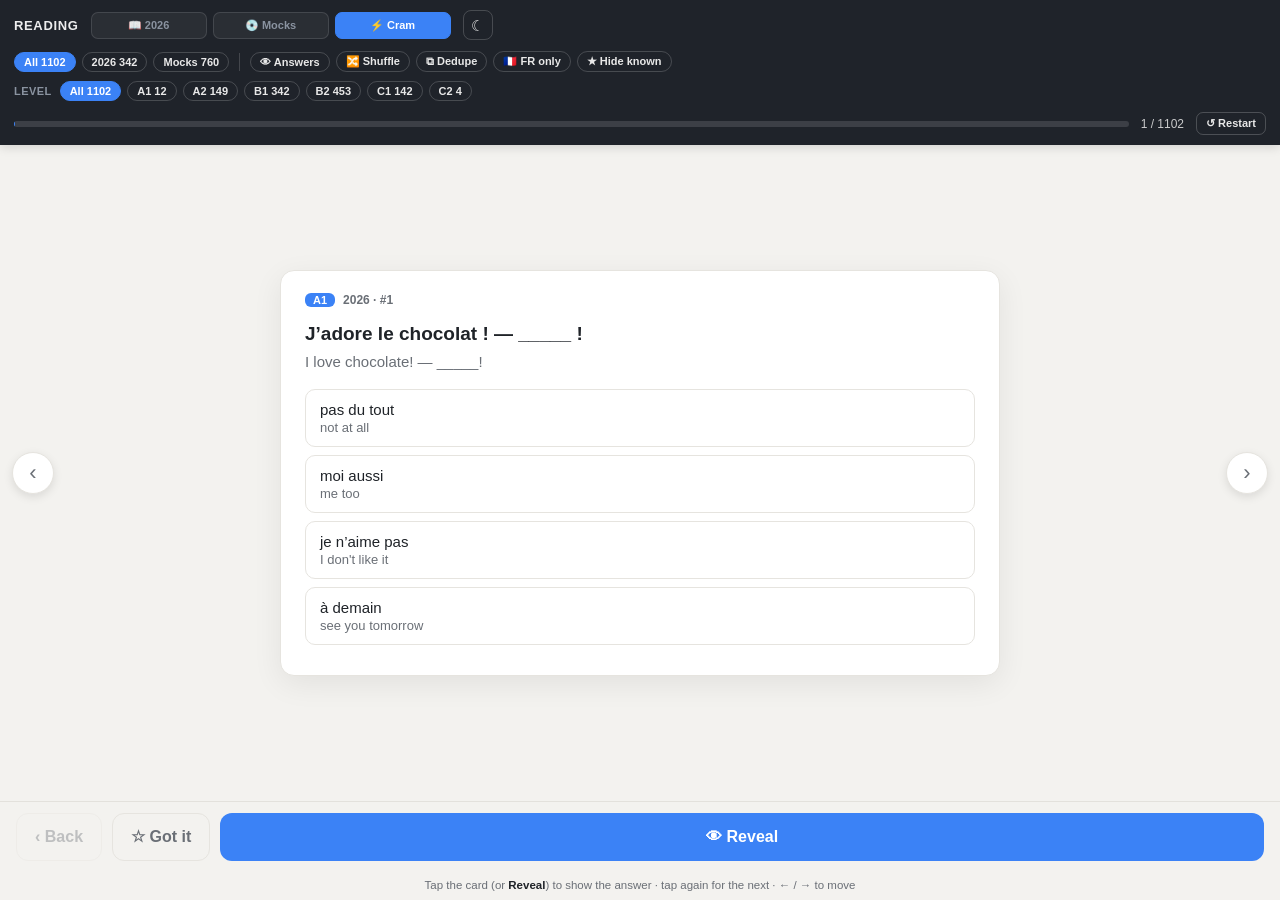
==== cram.html @ 56319163 "Add ⚡ Cram recognition-drill mode New full-screen Cram tab (cram.html + cram.js) for fast question/a" ====
<!DOCTYPE html>
<html lang="en">
<head>
<meta charset="utf-8">
<meta name="viewport" content="width=device-width, initial-scale=1, viewport-fit=cover">
<title>TEF Reading — ⚡ Cram (recognition drill)</title>
<meta name="robots" content="noindex, nofollow">
<meta name="googlebot" content="noindex, nofollow">
<script>/* apply saved theme before paint */
  (function(){var t=localStorage.getItem('theme'); if(t) document.documentElement.setAttribute('data-theme', t);})();
</script>
<link rel="stylesheet" href="style.css?v=4">
<link rel="manifest" href="manifest.webmanifest">
<meta name="theme-color" content="#1f232a">
<link rel="apple-touch-icon" href="icons/icon-192.png">
<meta name="apple-mobile-web-app-capable" content="yes">
<meta name="mobile-web-app-capable" content="yes">
<meta name="apple-mobile-web-app-status-bar-style" content="black-translucent">
<meta name="apple-mobile-web-app-title" content="Cram">
</head>
<body class="cram-body">
<div id="cram">
  <header class="cram-bar">
    <div class="cram-bar-top">
      <h1>Reading</h1>
      <div class="modenav">
        <a class="modetab" href="index.html">📖 2026</a>
        <a class="modetab" href="exams.html">💿 Mocks</a>
        <a class="modetab active" href="cram.html">⚡ Cram</a>
      </div>
      <button id="theme-toggle" class="theme-toggle" title="Toggle dark mode" aria-label="Toggle dark mode">☾</button>
    </div>
    <div class="cram-controls" id="controls">
      <div class="cram-scope" id="scope"></div>
      <span class="cram-sep"></span>
      <button class="chip toggle" id="t-reveal" title="Show the correct answer immediately (skip the reveal tap)">👁 Answers</button>
      <button class="chip toggle" id="t-shuffle" title="Random order — reshuffles each pass">🔀 Shuffle</button>
      <button class="chip toggle" id="t-dedupe" title="Skip questions that repeat across the 2026 course and the mock exams (keep the 2026 copy)">⧉ Dedupe</button>
      <button class="chip toggle" id="t-fr" title="Hide the English translations">🇫🇷 FR only</button>
      <button class="chip toggle" id="t-hidknown" title="Skip cards you've marked ‘Got it’">★ Hide known</button>
    </div>
    <div class="cram-cefr" id="cefr"></div>
    <div class="cram-status">
      <div class="cram-progress"><div class="cram-progress-fill" id="progress-fill"></div></div>
      <div class="cram-stat" id="stat"></div>
      <button class="cram-reset" id="reset" title="Start this set from the beginning">↺ Restart</button>
    </div>
  </header>

  <main class="cram-stage" id="stage">
    <button class="cram-arrow prev" id="prev" title="Previous (←)" aria-label="Previous">‹</button>
    <div class="cram-card-wrap" id="card-wrap"><!-- card injected here --></div>
    <button class="cram-arrow next" id="next-arrow" title="Next (→)" aria-label="Next">›</button>
  </main>

  <footer class="cram-actions">
    <button class="cram-act back" id="back" title="Previous card (←)">‹ Back</button>
    <button class="cram-act star" id="star" title="Mark as known — hide it later with ‘★ Hide known’ (K)">★ Got it</button>
    <button class="cram-act primary" id="primary">Reveal</button>
  </footer>

  <div class="cram-hint" id="hint">Tap the card (or <b>Reveal</b>) to show the answer · tap again for the next · ← / → to move</div>
</div>

<script src="data.js?v=2"></script>
<script src="dupes.js?v=2"></script>
<script src="cram.js?v=1"></script>
<script>
  if ('serviceWorker' in navigator) {
    window.addEventListener('load', function () {
      navigator.serviceWorker.register('sw.js').catch(function () {});
    });
  }
</script>
</body>
</html>
---- style.css ----
/* ---- theme tokens (from the binarybreeze reader, extended) ---- */
:root{
  --bg:#f3f2ef; --reader:#f3f2ef; --seghead:#eceae5; --segborder:#e7e5e0;
  --ink:#1f2328; --muted:#6a6f76; --headborder:#e3e1dc; --seghover:#faf9f6;
  --side:#1f232a; --sideink:#e8e8e8; --sidemuted:#8a93a0; --search:#12151a;
  --bar:#1f232a; --barink:#e8e8e8; --accent:#3b82f6; --grouplabel:#717b89;
  --card:#ffffff; --cardbd:#e6e4df; --correct-bg:#e7f8ee; --correct-bd:#54b888; --correct-fg:#178a55;
  --consigne-bg:#fffdf5; --consigne-bd:#e7dcae; --consigne-fg:#9a7b2e;
  color-scheme:light;
}
@media (prefers-color-scheme: dark){
  :root:not([data-theme]){
    --bg:#16181c; --reader:#16181c; --seghead:#1c2025; --segborder:#2a2e35;
    --ink:#e7e9ec; --muted:#9aa1aa; --headborder:#2a2e35; --seghover:#1c1f24;
    --side:#0f1113; --sideink:#e8e8e8; --sidemuted:#8a93a0; --search:#0a0c0e;
    --bar:#0f1113; --barink:#e8e8e8; --accent:#3b82f6; --grouplabel:#6b7480;
    --card:#1b1e23; --cardbd:#2a2e35; --correct-bg:#16321f; --correct-bd:#2f6b45; --correct-fg:#6fd99a;
    --consigne-bg:#26210f; --consigne-bd:#4a3f17; --consigne-fg:#e0c46a;
    color-scheme:dark;
  }
}
:root[data-theme="dark"]{
  --bg:#16181c; --reader:#16181c; --seghead:#1c2025; --segborder:#2a2e35;
  --ink:#e7e9ec; --muted:#9aa1aa; --headborder:#2a2e35; --seghover:#1c1f24;
  --side:#0f1113; --sideink:#e8e8e8; --sidemuted:#8a93a0; --search:#0a0c0e;
  --bar:#0f1113; --barink:#e8e8e8; --accent:#3b82f6; --grouplabel:#6b7480;
  --card:#1b1e23; --cardbd:#2a2e35; --correct-bg:#16321f; --correct-bd:#2f6b45; --correct-fg:#6fd99a;
  --consigne-bg:#26210f; --consigne-bd:#4a3f17; --consigne-fg:#e0c46a;
  color-scheme:dark;
}

*{box-sizing:border-box}
html,body{margin:0;height:100%}
body{font-family:-apple-system,BlinkMacSystemFont,"Segoe UI",Roboto,Helvetica,Arial,sans-serif;
  color:var(--ink);background:var(--bg);display:flex;flex-direction:column;height:100vh}
[hidden]{display:none !important}
#app{flex:1;display:flex;overflow:hidden;min-height:0}

/* sidebar */
#sidebar{width:330px;flex:0 0 330px;background:var(--side);color:var(--sideink);display:flex;flex-direction:column}
.side-head{padding:16px 14px 10px;border-bottom:1px solid rgba(255,255,255,.08)}
.side-top{display:flex;align-items:center;justify-content:space-between;gap:8px;margin-bottom:10px}
.side-head h1{font-size:13px;letter-spacing:.05em;text-transform:uppercase;margin:0;color:#fff;opacity:.92}
.theme-toggle{background:transparent;border:1px solid rgba(255,255,255,.18);color:var(--sideink);
  width:30px;height:30px;border-radius:8px;cursor:pointer;font-size:15px;line-height:1;
  display:flex;align-items:center;justify-content:center;padding:0;flex:0 0 auto}
.theme-toggle:hover{background:rgba(255,255,255,.08)}
.modenav{display:flex;gap:6px;margin-bottom:10px}
.modetab{flex:1;text-align:center;font-size:11px;font-weight:600;text-decoration:none;color:var(--sidemuted);
  background:rgba(255,255,255,.05);border:1px solid rgba(255,255,255,.12);border-radius:7px;padding:6px 4px;
  white-space:nowrap;overflow:hidden;text-overflow:ellipsis}
.modetab.active{background:var(--accent);border-color:var(--accent);color:#fff}
.modetab:hover:not(.active){background:rgba(255,255,255,.1)}
#search{width:100%;padding:9px 11px;border-radius:8px;border:1px solid rgba(255,255,255,.12);background:var(--search);color:#fff;font-size:13px;outline:none}
#search::placeholder{color:var(--sidemuted)}
.filters{display:flex;flex-wrap:wrap;gap:5px;margin-top:9px}
.chip{font-size:11px;font-weight:600;padding:3px 9px;border-radius:20px;cursor:pointer;border:1px solid rgba(255,255,255,.18);
  color:var(--sideink);background:transparent;user-select:none}
.chip.on{background:var(--accent);border-color:var(--accent);color:#fff}
.count{font-size:11px;color:var(--sidemuted);margin-top:9px}
#list{overflow-y:auto;flex:1;padding:6px}
.group-label{font-size:10px;text-transform:uppercase;letter-spacing:.08em;color:var(--grouplabel);padding:12px 12px 4px;display:flex;justify-content:space-between}
.item{padding:9px 11px;border-radius:8px;cursor:pointer;margin-bottom:2px;display:flex;gap:9px;align-items:flex-start}
.item:hover{background:rgba(255,255,255,.06)}
.item.active{background:var(--accent);color:#fff}
.item .rank{font-size:11px;color:var(--sidemuted);min-width:30px;text-align:right;padding-top:1px;font-variant-numeric:tabular-nums}
.item.active .rank{color:rgba(255,255,255,.85)}
.item .meta{min-width:0;flex:1}
.item .t{font-size:13px;font-weight:600;line-height:1.35;display:-webkit-box;-webkit-line-clamp:2;-webkit-box-orient:vertical;overflow:hidden}
.item .d{font-size:11px;opacity:.62;margin-top:2px;display:flex;gap:7px;align-items:center}
.badge{font-size:10px;font-weight:700;padding:1px 6px;border-radius:5px;background:rgba(255,255,255,.12);color:#fff;letter-spacing:.03em}
.item.active .badge{background:rgba(255,255,255,.22)}

/* reader */
#reader{flex:1;overflow-y:auto;background:var(--reader)}
.empty{height:100%;display:flex;align-items:center;justify-content:center;color:var(--muted);font-size:15px;padding:0 24px;text-align:center}
.entry-head{padding:20px 28px 12px;border-bottom:1px solid var(--headborder);background:var(--reader)}
.entry-titlebar{display:flex;align-items:baseline;gap:12px;flex-wrap:wrap}
.entry-head h2{margin:0;font-size:20px;color:var(--ink);line-height:1.3}
.entry-meta{font-size:12px;color:var(--muted);margin-top:7px;display:flex;flex-wrap:wrap;gap:6px 12px;align-items:center}
.entry-meta .b{display:inline-flex;align-items:center;gap:5px}
.cefr-pill{font-weight:700;color:#fff;background:var(--accent);border-radius:6px;padding:1px 8px;font-size:12px}
.entry-note{font-size:12px;color:var(--muted);margin-top:8px;font-style:italic}
.back-btn{display:none;background:transparent;border:0;color:var(--accent);font-size:14px;font-weight:600;padding:0 0 10px;cursor:pointer}

.seg-head{display:grid;grid-template-columns:1fr 1fr;gap:24px;padding:8px 28px;position:sticky;top:0;
  background:var(--seghead);font-size:11px;text-transform:uppercase;letter-spacing:.08em;color:var(--muted);
  border-bottom:1px solid var(--segborder);z-index:2}
#segs{padding:0 28px}
.seg{display:grid;grid-template-columns:1fr 1fr;gap:24px;padding:14px 0;border-bottom:1px solid var(--segborder)}
.seg:hover{background:var(--seghover)}
.seg-fr,.seg-en{font-size:16px;line-height:1.7}
.seg-fr{font-weight:450;color:var(--ink)}
.seg-en{color:var(--muted)}

/* drag-to-highlight (French only) */
[data-hlkey]{cursor:text}
[data-hlkey]::selection{background:rgba(59,130,246,.32)}
[data-hlkey] ::selection{background:rgba(59,130,246,.32)}
mark.hl{background:#fde68a;color:#1f2328;border-radius:3px;padding:0 1px;
  box-shadow:inset 0 -2px 0 #f59e0b;cursor:pointer}
mark.hl:hover{background:#fca5a5;box-shadow:inset 0 -2px 0 #ef4444}
.hl-hint{font-size:10px;font-weight:400;text-transform:none;letter-spacing:0;color:var(--muted);opacity:.8}
.hl-bar{display:flex;flex-wrap:wrap;align-items:center;gap:8px;margin-top:10px}
.hl-count{font-size:12px;color:var(--muted);font-variant-numeric:tabular-nums}
.hl-spacer{flex:1}
.hl-btn{font-size:11px;font-weight:600;color:var(--ink);background:transparent;
  border:1px solid var(--cardbd);border-radius:6px;padding:3px 8px;cursor:pointer}
.hl-btn:hover:not(:disabled){border-color:var(--accent);color:var(--accent)}
.hl-btn:disabled{opacity:.4;cursor:default}
/* on touch devices: tap a word to highlight — suppress the native selection/callout */
@media (pointer:coarse){
  [data-hlkey]{-webkit-user-select:none;user-select:none;-webkit-touch-callout:none;cursor:pointer}
}

/* exam-mode passage divider */
.pass-sub{display:flex;align-items:center;gap:10px;margin:24px 0 2px;padding-top:14px;border-top:2px solid var(--segborder)}
.pass-sub:first-child{border-top:0;padding-top:0;margin-top:4px}
.pass-q{font-size:11px;font-weight:700;color:var(--accent);text-transform:uppercase;letter-spacing:.04em;flex:none}
.pass-cefr{font-size:10px;font-weight:700;color:#fff;background:var(--grouplabel);border-radius:5px;padding:1px 6px;flex:none}
.pass-snip{font-size:11px;color:var(--muted);font-style:italic;overflow:hidden;text-overflow:ellipsis;white-space:nowrap;flex:1;min-width:0}

/* questions */
#questions{padding:18px 28px 36px}
.q-section-label{font-size:11px;text-transform:uppercase;letter-spacing:.08em;color:var(--muted);margin:6px 0 10px;font-weight:700}
.qcard{background:var(--card);border:1px solid var(--cardbd);border-radius:10px;padding:14px 16px;margin:12px 0}
.qcard .qref{font-size:11px;color:var(--muted);float:right}
.dupe-badge{display:inline-flex;align-items:center;gap:4px;font-size:11px;font-weight:700;
  color:#7c3aed;background:rgba(124,58,237,.12);border:1px solid rgba(124,58,237,.38);
  border-radius:6px;padding:2px 9px;text-decoration:none;margin:0 0 9px;cursor:pointer}
.dupe-badge:hover{background:rgba(124,58,237,.22);border-color:rgba(124,58,237,.6)}
:root[data-theme="dark"] .dupe-badge{color:#c4b5fd;background:rgba(167,139,250,.16);border-color:rgba(167,139,250,.4)}
@media (prefers-color-scheme: dark){:root:not([data-theme]) .dupe-badge{color:#c4b5fd;background:rgba(167,139,250,.16);border-color:rgba(167,139,250,.4)}}
.q-instr{display:grid;grid-template-columns:1fr 1fr;gap:24px;font-size:15px;font-weight:600;line-height:1.5}
.q-instr .en{color:var(--muted);font-weight:500}
.consigne{display:grid;grid-template-columns:1fr 1fr;gap:24px;background:var(--consigne-bg);border:1px solid var(--consigne-bd);
  border-radius:7px;padding:7px 11px;margin:9px 0;font-size:13px}
.consigne .lbl{grid-column:1/-1;font-size:10px;text-transform:uppercase;letter-spacing:.05em;color:var(--consigne-fg);font-weight:700}
.consigne .en{color:var(--muted)}
.qimg{max-width:100%;height:auto;border:1px solid var(--cardbd);border-radius:6px;margin:8px 0}
ul.opts{list-style:none;padding:0;margin:10px 0 0}
ul.opts li{display:grid;grid-template-columns:1fr 1fr;gap:24px;padding:8px 11px;border:1px solid var(--cardbd);border-radius:7px;margin:5px 0;font-size:14px}
ul.opts li .en{color:var(--muted)}
ul.opts li.correct{background:var(--correct-bg);border-color:var(--correct-bd)}
ul.opts li.correct .fr{font-weight:600;color:var(--correct-fg)}
ul.opts li.correct .fr::after{content:" ✓";color:var(--correct-fg)}

/* answer explanation (the source rationale — shown with the answer; hidden while drilling until reveal) */
.explain{margin-top:11px;padding:9px 13px;background:var(--consigne-bg);border:1px solid var(--consigne-bd);border-radius:7px}
.explain .lbl{display:block;font-size:10px;text-transform:uppercase;letter-spacing:.05em;color:var(--consigne-fg);font-weight:700;margin-bottom:3px}
.explain .seg{grid-template-columns:1fr 1fr;gap:24px;padding:6px 0;border-bottom:1px dotted var(--segborder);font-size:13px;line-height:1.55}
.explain .seg:last-child{border-bottom:0}
.explain .seg-fr{font-weight:450;color:var(--ink)}
.explain .seg-en{color:var(--muted)}

/* (audio player bar removed — reading has no audio) */

@media(max-width:900px){
  .seg-head,.seg,.q-instr,.consigne,ul.opts li{grid-template-columns:1fr;gap:5px}
  .seg-en,.q-instr .en,ul.opts li .en{padding-top:5px;border-top:1px dashed var(--segborder);color:var(--muted)}
  ul.opts li .en{border-top:0;padding-top:2px}
  #sidebar{width:44%;min-width:160px;flex-basis:44%}
  .entry-head,.seg-head,#segs,#questions{padding-left:16px;padding-right:16px}
}
@media(max-width:680px){
  #app{display:block}
  #sidebar{width:100%;flex:none;height:100%}
  #reader{display:none}
  body.detail #sidebar{display:none}
  body.detail #reader{display:block;height:100%}
  .back-btn{display:inline-block}
  .entry-head{position:sticky;top:0;z-index:3}
  .seg-head{display:none}
}

/* ====================== drill mode ====================== */
:root{--wrong-bg:#fdeaea;--wrong-bd:#e7a3a3;--wrong-fg:#c0392b}
:root[data-theme="dark"]{--wrong-bg:#3a1d1d;--wrong-bd:#7a3b3b;--wrong-fg:#f0a0a0}
@media (prefers-color-scheme: dark){:root:not([data-theme]){--wrong-bg:#3a1d1d;--wrong-bd:#7a3b3b;--wrong-fg:#f0a0a0}}

.drill-toggle{margin-left:auto;flex:0 0 auto;background:transparent;border:1px solid var(--cardbd);
  color:var(--ink);font-size:12px;font-weight:600;border-radius:7px;padding:4px 11px;cursor:pointer;white-space:nowrap}
.drill-toggle:hover{border-color:var(--accent);color:var(--accent)}
.drill-toggle.on{background:var(--accent);border-color:var(--accent);color:#fff}
.drill-bar{display:none;margin:10px 0 4px}
.drill-reveal{background:transparent;border:1px dashed var(--cardbd);color:var(--muted);
  font-size:12px;font-weight:600;border-radius:7px;padding:5px 12px;cursor:pointer}
.drill-reveal:hover{border-color:var(--accent);color:var(--accent)}

/* hide content while drilling, until answered/revealed */
body.drill .seg-head{display:none}
body.drill .passage:not(.revealed) .drill-bar{display:flex}
/* reading drill: keep the French document visible (you must read it to answer) but
   hide its English translation — same treatment the question stem & options get.
   The explanation's own .seg rows stay hidden via .explain below. */
body.drill .passage:not(.revealed) .seg{grid-template-columns:1fr}
body.drill .passage:not(.revealed) .seg .seg-en{display:none}
body.drill .passage:not(.revealed) .pass-snip{display:none}
body.drill .passage:not(.revealed) .explain{display:none}
body.drill .qcard:not(.answered) .q-instr,
body.drill .qcard:not(.answered) .consigne,
body.drill .qcard:not(.answered) ul.opts li{grid-template-columns:1fr}
body.drill .qcard:not(.answered) .q-instr .en,
body.drill .qcard:not(.answered) .consigne .en,
body.drill .qcard:not(.answered) ul.opts li .en{display:none}
/* neutralize the correct-answer styling until the question is answered */
body.drill .qcard:not(.answered) ul.opts li.correct{background:var(--card);border-color:var(--cardbd)}
body.drill .qcard:not(.answered) ul.opts li.correct .fr{font-weight:450;color:var(--ink)}
body.drill .qcard:not(.answered) ul.opts li.correct .fr::after{content:""}
/* clickable options while unanswered */
body.drill .qcard:not(.answered) ul.opts li{cursor:pointer;transition:border-color .12s,background .12s}
body.drill .qcard:not(.answered) ul.opts li:hover{border-color:var(--accent);background:var(--seghover)}
/* after answering: outline the user's pick, mark a wrong pick red */
body.drill .qcard.answered ul.opts li{cursor:default}
body.drill .qcard.answered ul.opts li.chosen{outline:2px solid var(--accent);outline-offset:-2px}
body.drill .qcard.answered ul.opts li.wrong{background:var(--wrong-bg);border-color:var(--wrong-bd)}
body.drill .qcard.answered ul.opts li.wrong .fr{color:var(--wrong-fg)}
body.drill .qcard.answered ul.opts li.wrong .fr::after{content:" ✗";color:var(--wrong-fg)}
/* deep-link flash: briefly highlight a passage opened via a #go= cross-link */
.passage.flash{animation:flashbg 1.6s ease-out}
@keyframes flashbg{0%{background:var(--seghover)}100%{background:transparent}}

/* ====================== ⚡ Cram mode (cram.html) ====================== */
.cram-body{display:flex;flex-direction:column;height:100vh;overflow:hidden}
#cram{display:flex;flex-direction:column;height:100%;min-height:0}

/* dark top bar (reuses .modenav/.modetab/.chip from the sidebar) */
.cram-bar{background:var(--side);color:var(--sideink);padding:10px 14px;flex:0 0 auto;box-shadow:0 2px 10px rgba(0,0,0,.14);z-index:3}
.cram-bar-top{display:flex;align-items:center;gap:12px}
.cram-bar-top h1{font-size:13px;letter-spacing:.05em;text-transform:uppercase;margin:0;color:#fff;opacity:.92;flex:0 0 auto}
.cram-bar-top .modenav{flex:1;max-width:360px;margin:0}
.cram-controls{display:flex;flex-wrap:wrap;gap:6px;align-items:center;margin-top:11px}
.cram-controls .chip{white-space:nowrap}
.cram-sep{width:1px;height:18px;background:rgba(255,255,255,.16);margin:0 4px}
.cram-scope{display:flex;gap:6px}
.cram-cefr{display:flex;flex-wrap:wrap;gap:6px;align-items:center;margin-top:9px}
.cram-row-lbl{font-size:11px;font-weight:700;text-transform:uppercase;letter-spacing:.04em;color:var(--sidemuted);margin-right:2px}
.cram-status{display:flex;align-items:center;gap:12px;margin-top:11px}
.cram-progress{flex:1;height:6px;border-radius:4px;background:rgba(255,255,255,.13);overflow:hidden}
.cram-progress-fill{height:100%;background:var(--accent);width:0;transition:width .22s ease}
.cram-stat{font-size:12px;color:var(--sideink);opacity:.85;font-variant-numeric:tabular-nums;white-space:nowrap}
.cram-reset{background:transparent;border:1px solid rgba(255,255,255,.2);color:var(--sideink);font-size:11px;font-weight:600;border-radius:7px;padding:4px 9px;cursor:pointer;white-space:nowrap;flex:0 0 auto}
.cram-reset:hover{background:rgba(255,255,255,.1)}

/* stage + card */
.cram-stage{flex:1;min-height:0;position:relative;overflow-y:auto;background:var(--reader);
  display:flex;justify-content:center;align-items:flex-start;padding:22px 16px}
.cram-card-wrap{width:100%;max-width:720px;margin:auto 0;display:flex;flex-direction:column}
.cram-card{background:var(--card);border:1px solid var(--cardbd);border-radius:14px;padding:22px 24px;
  box-shadow:0 8px 30px rgba(0,0,0,.07);cursor:pointer}
.cr-meta{display:flex;flex-wrap:wrap;gap:8px;align-items:center;font-size:12px;color:var(--muted);margin-bottom:13px}
.cr-cefr{font-weight:700;color:#fff;background:var(--accent);border-radius:6px;padding:1px 8px;font-size:11px}
.cr-src{font-weight:600}
.cr-dupe{color:#7c3aed;background:rgba(124,58,237,.12);border:1px solid rgba(124,58,237,.34);border-radius:6px;padding:1px 7px;font-weight:700;font-size:11px}
:root[data-theme="dark"] .cr-dupe{color:#c4b5fd;background:rgba(167,139,250,.16);border-color:rgba(167,139,250,.4)}
@media (prefers-color-scheme: dark){:root:not([data-theme]) .cr-dupe{color:#c4b5fd;background:rgba(167,139,250,.16);border-color:rgba(167,139,250,.4)}}
.cr-known{color:var(--correct-fg);font-weight:700;font-size:11px}
.cr-stem{font-size:19px;font-weight:650;line-height:1.45;color:var(--ink)}
.cr-fr{color:var(--ink)}
.cr-en{color:var(--muted)}
.cr-stem .cr-en{font-size:15px;font-weight:500;margin-top:4px}
.cr-img{max-width:100%;height:auto;border:1px solid var(--cardbd);border-radius:8px;margin:10px 0}

/* options */
.cr-opts{list-style:none;padding:0;margin:16px 0 0}
.cr-opt{border:1px solid var(--cardbd);border-radius:10px;padding:11px 14px;margin:8px 0;font-size:15px;
  cursor:pointer;transition:border-color .12s,background .12s}
.cr-opt .cr-en{font-size:13px;margin-top:2px}
.cram-card:not(.revealed) .cr-opt:hover{border-color:var(--accent);background:var(--seghover)}
.cram-card.revealed .cr-opt{cursor:default}
.cr-opt.correct{background:var(--correct-bg);border-color:var(--correct-bd)}
.cr-opt.correct .cr-opt-fr{font-weight:700;color:var(--correct-fg)}
.cr-opt.correct .cr-opt-fr::after{content:" ✓";color:var(--correct-fg)}
.cr-opt.wrong{background:var(--wrong-bg);border-color:var(--wrong-bd)}
.cr-opt.wrong .cr-opt-fr{color:var(--wrong-fg)}
.cr-opt.wrong .cr-opt-fr::after{content:" ✗";color:var(--wrong-fg)}

/* collapsible peeks (passage / why) */
.cr-peek{margin-top:14px;border:1px dashed var(--cardbd);border-radius:10px;overflow:hidden}
.cr-peek summary{cursor:pointer;font-size:12px;font-weight:700;color:var(--muted);padding:9px 13px;
  list-style:none;user-select:none}
.cr-peek summary::-webkit-details-marker{display:none}
.cr-peek summary::before{content:"▸ ";opacity:.6}
.cr-peek[open] summary::before{content:"▾ "}
.cr-peek[open] summary{border-bottom:1px solid var(--cardbd)}
.cr-peek-body{padding:11px 13px;font-size:14px;line-height:1.6}
.cr-peek-body .cr-fr{margin-top:7px}
.cr-peek-body .cr-fr:first-child{margin-top:0}
.cr-peek-body .cr-en{margin-bottom:2px}
.cram-card:not(.revealed) .cr-why{display:none}

/* side arrows (desktop) */
.cram-arrow{position:absolute;top:50%;transform:translateY(-50%);z-index:5;width:42px;height:42px;border-radius:50%;
  border:1px solid var(--cardbd);background:var(--card);color:var(--muted);font-size:22px;line-height:1;cursor:pointer;
  display:flex;align-items:center;justify-content:center;box-shadow:0 3px 10px rgba(0,0,0,.1)}
.cram-arrow:hover{border-color:var(--accent);color:var(--accent)}
.cram-arrow.prev{left:12px}
.cram-arrow.next{right:12px}

/* bottom action bar */
.cram-actions{flex:0 0 auto;display:flex;gap:10px;padding:11px 16px;background:var(--reader);border-top:1px solid var(--headborder)}
.cram-act{border:0;border-radius:12px;font-size:16px;font-weight:700;cursor:pointer;padding:15px 18px;line-height:1}
.cram-act.primary{flex:1;background:var(--accent);color:#fff}
.cram-act.primary:hover{filter:brightness(1.06)}
.cram-act.primary:active{transform:translateY(1px)}
.cram-act.star,.cram-act.back{flex:0 0 auto;background:transparent;border:1px solid var(--cardbd);color:var(--muted)}
.cram-act.back:hover:not(:disabled){border-color:var(--accent);color:var(--accent)}
.cram-act:disabled{opacity:.38;cursor:default}
.cram-act.star.on{color:var(--correct-fg);border-color:var(--correct-bd);background:var(--correct-bg)}
.cram-hint{flex:0 0 auto;text-align:center;font-size:11.5px;color:var(--muted);padding:7px 16px calc(9px + env(safe-area-inset-bottom));background:var(--reader)}
.cram-hint b{color:var(--ink)}

/* empty / done */
.cram-empty{margin:auto;text-align:center;color:var(--muted);max-width:440px;padding:36px 20px;font-size:15px;line-height:1.6;cursor:default}
.cram-empty-big{font-size:46px;margin-bottom:10px}
.cram-empty-row{margin-top:18px;display:flex;gap:10px;justify-content:center}
.cram-empty .cram-act{padding:12px 20px}

@media(max-width:680px){
  .cram-arrow{display:none}
  .cram-bar-top h1{display:none}
  .cram-bar-top .modenav{max-width:none}
  .cram-stage{padding:14px 10px}
  .cram-card{padding:17px 16px;border-radius:12px}
  .cr-stem{font-size:18px}
  .cram-act{padding:16px 16px}
}
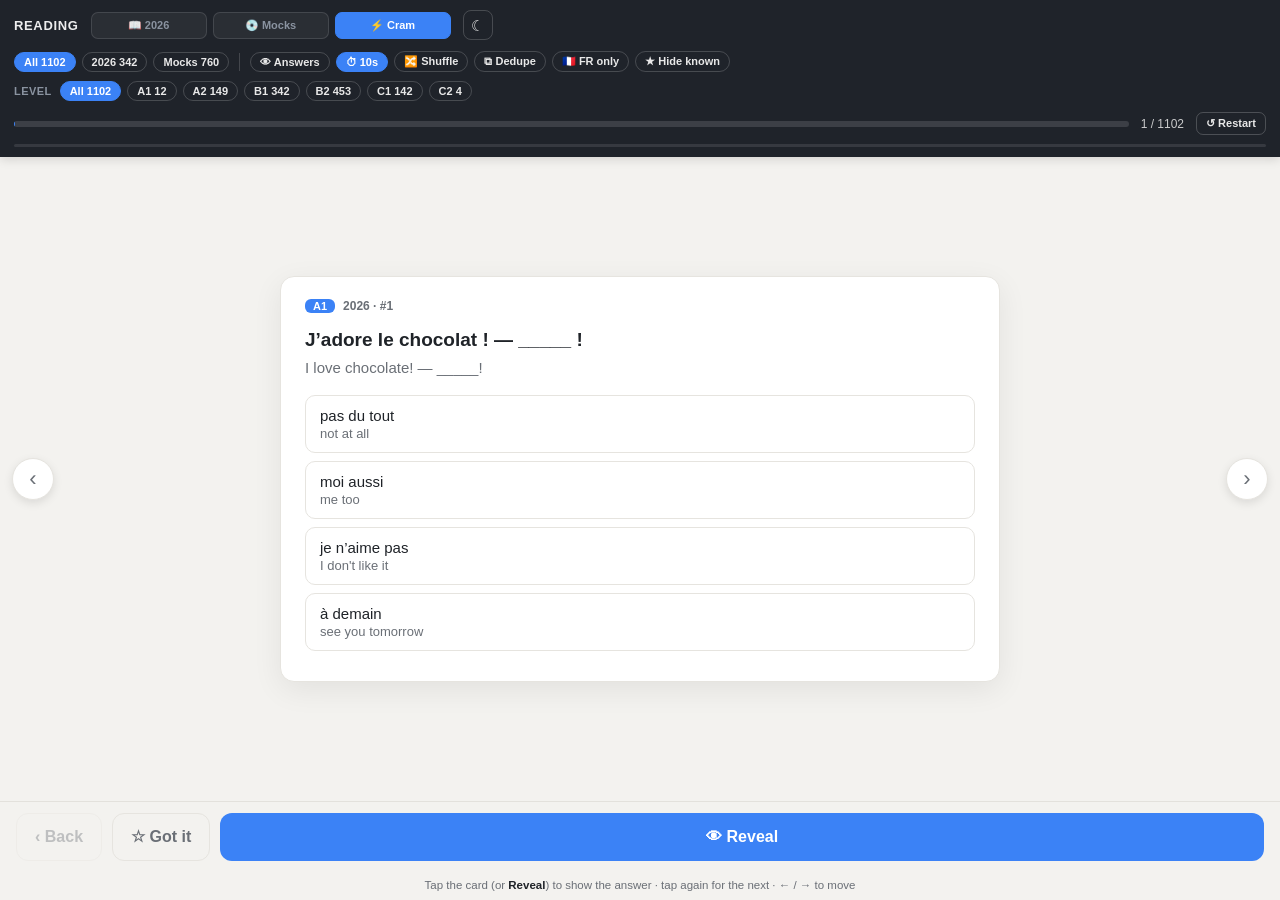
==== commit b6781483: "Cram: show the passage upfront + add the two-stage 10s timer Brings the reading Cram to parity with " ====
--- a/cram.html
+++ b/cram.html
@@ -9,7 +9,7 @@
 <script>/* apply saved theme before paint */
   (function(){var t=localStorage.getItem('theme'); if(t) document.documentElement.setAttribute('data-theme', t);})();
 </script>
-<link rel="stylesheet" href="style.css?v=4">
+<link rel="stylesheet" href="style.css?v=5">
 <link rel="manifest" href="manifest.webmanifest">
 <meta name="theme-color" content="#1f232a">
 <link rel="apple-touch-icon" href="icons/icon-192.png">
@@ -34,6 +34,7 @@
       <div class="cram-scope" id="scope"></div>
       <span class="cram-sep"></span>
       <button class="chip toggle" id="t-reveal" title="Show the correct answer immediately (skip the reveal tap)">👁 Answers</button>
+      <button class="chip toggle" id="t-timer" title="After 10s reveal the answer, then 10s later go to the next card">⏱ 10s</button>
       <button class="chip toggle" id="t-shuffle" title="Random order — reshuffles each pass">🔀 Shuffle</button>
       <button class="chip toggle" id="t-dedupe" title="Skip questions that repeat across the 2026 course and the mock exams (keep the 2026 copy)">⧉ Dedupe</button>
       <button class="chip toggle" id="t-fr" title="Hide the English translations">🇫🇷 FR only</button>
@@ -45,6 +46,7 @@
       <div class="cram-stat" id="stat"></div>
       <button class="cram-reset" id="reset" title="Start this set from the beginning">↺ Restart</button>
     </div>
+    <div class="cram-timerbar" id="timerbar"><div class="cram-timerbar-fill" id="timerfill"></div></div>
   </header>
 
   <main class="cram-stage" id="stage">
@@ -64,7 +66,7 @@
 
 <script src="data.js?v=2"></script>
 <script src="dupes.js?v=2"></script>
-<script src="cram.js?v=1"></script>
+<script src="cram.js?v=2"></script>
 <script>
   if ('serviceWorker' in navigator) {
     window.addEventListener('load', function () {
--- a/style.css
+++ b/style.css
@@ -241,6 +241,9 @@
 .cram-stat{font-size:12px;color:var(--sideink);opacity:.85;font-variant-numeric:tabular-nums;white-space:nowrap}
 .cram-reset{background:transparent;border:1px solid rgba(255,255,255,.2);color:var(--sideink);font-size:11px;font-weight:600;border-radius:7px;padding:4px 9px;cursor:pointer;white-space:nowrap;flex:0 0 auto}
 .cram-reset:hover{background:rgba(255,255,255,.1)}
+.cram-timerbar{height:3px;margin-top:9px;background:rgba(255,255,255,.1);border-radius:2px;overflow:hidden}
+.cram-timerbar-fill{height:100%;width:100%;background:var(--accent);border-radius:2px}
+.cram-timerbar.phase2 .cram-timerbar-fill{background:var(--correct-fg)}
 
 /* stage + card */
 .cram-stage{flex:1;min-height:0;position:relative;overflow-y:auto;background:var(--reader);
